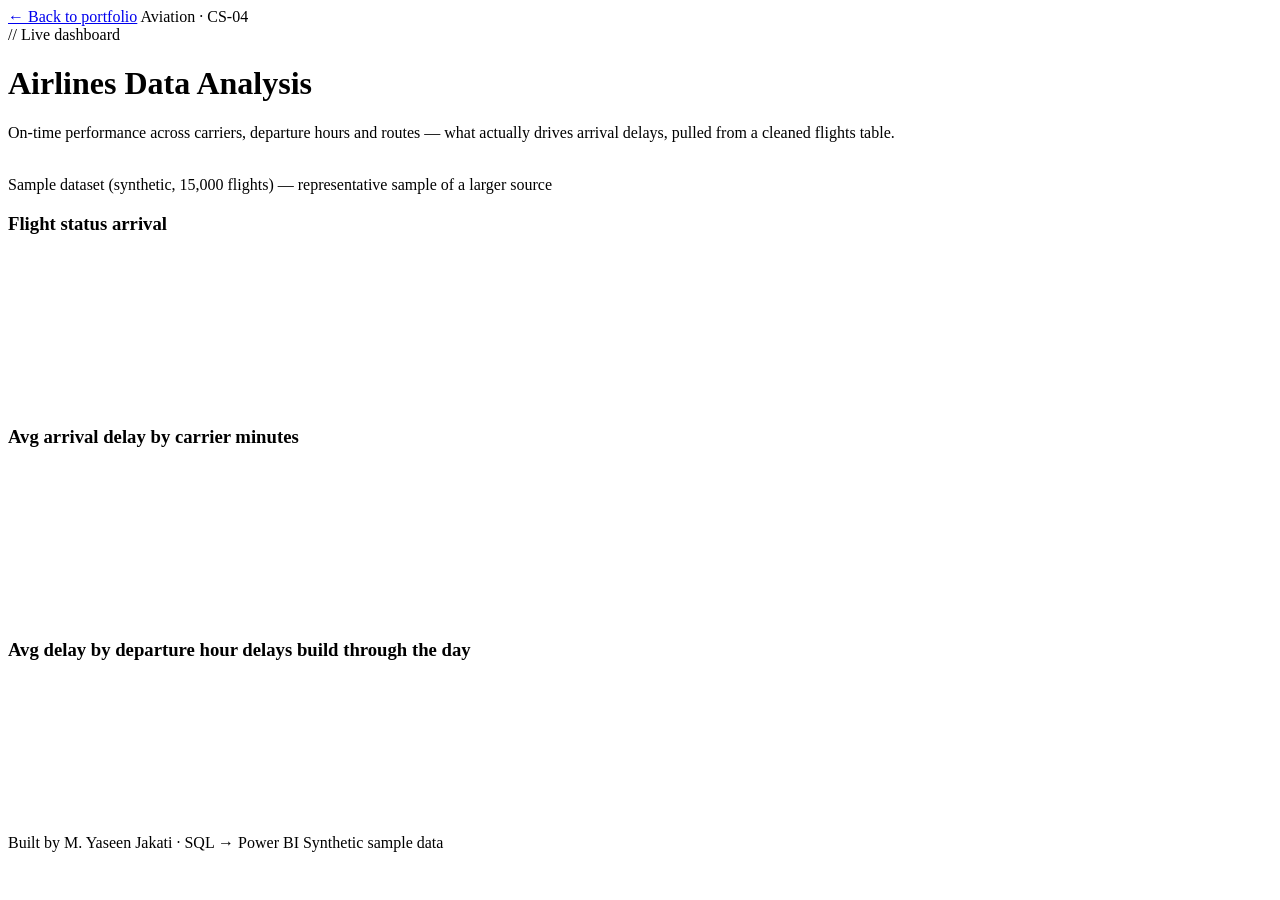
==== projects/airlines/dashboard/index.html @ 4a0af968 "Add datasets, SQL, DAX, dashboards and GitHub link" ====
<!DOCTYPE html>
<html lang="en">
<head>
<meta charset="UTF-8"/>
<meta name="viewport" content="width=device-width, initial-scale=1.0"/>
<title>Airlines Data Analysis — Dashboard · M. Yaseen Jakati</title>
<link rel="preconnect" href="https://fonts.googleapis.com"/>
<link rel="preconnect" href="https://fonts.gstatic.com" crossorigin/>
<link href="https://fonts.googleapis.com/css2?family=Space+Grotesk:wght@400;500;600;700&family=Inter:wght@400;500;600&family=JetBrains+Mono:wght@400;500;600&display=swap" rel="stylesheet"/>
<link rel="stylesheet" href="../../dashboard.css"/>
<script src="../../vendor/chart.umd.js"></script>
<script src="data.js"></script>
</head>
<body>
<div class="topbar"><div class="wrap topbar-in">
  <a class="back" href="../../../index.html">← Back to portfolio</a>
  <span class="badge">Aviation · CS-04</span>
</div></div>

<div class="wrap head">
  <span class="eyebrow">// Live dashboard</span>
  <h1>Airlines Data Analysis</h1>
  <p>On-time performance across carriers, departure hours and routes — what actually drives arrival delays, pulled from a cleaned flights table.</p>
  <br/><span class="note">Sample dataset (synthetic, 15,000 flights) — representative sample of a larger source</span>
</div>

<div class="wrap">
  <div class="kpis" id="kpis"></div>
  <div class="grid">
    <div class="panel">
      <h3>Flight status <span class="sub">arrival</span></h3>
      <div class="canvas-box sm"><canvas id="status"></canvas></div>
    </div>
    <div class="panel">
      <h3>Avg arrival delay by carrier <span class="sub">minutes</span></h3>
      <div class="canvas-box sm"><canvas id="carrier"></canvas></div>
    </div>
    <div class="panel wide">
      <h3>Avg delay by departure hour <span class="sub">delays build through the day</span></h3>
      <div class="canvas-box"><canvas id="hour"></canvas></div>
    </div>
  </div>
</div>

<footer><div class="wrap f">
  <span>Built by M. Yaseen Jakati · SQL → Power BI</span>
  <span>Synthetic sample data</span>
</div></footer>

<script>
const D = window.DASH, A="#1B6B54", A2="#2f9174", AM="#D9932B", BR="#B24127", INK="#6B7178";
Chart.defaults.font.family = "JetBrains Mono, monospace";
Chart.defaults.font.size = 11; Chart.defaults.color = INK;

const kpi = [
  ["Flights", D.kpis.flights.toLocaleString(), ""], ["On-time", D.kpis.ontime_pct+"%", "pos"],
  ["Avg delay", D.kpis.avg_delay+"m", ""], ["Cancelled", D.kpis.cancel_pct+"%", "neg"],
  ["Carriers", D.kpis.carriers, ""], ["Routes", D.kpis.routes, ""],
];
document.getElementById("kpis").innerHTML = kpi.map(k =>
  `<div class="kpi"><div class="lab">${k[0]}</div><div class="val ${k[2]}">${k[1]}</div></div>`).join("");

new Chart(document.getElementById("status"), {type:"doughnut", data:{labels:["On-time","Delayed","Cancelled"],
  datasets:[{data:[D.status.ontime,D.status.delayed,D.status.cancelled],
   backgroundColor:[A,AM,BR], borderWidth:0}]},
  options:{responsive:true,maintainAspectRatio:false,cutout:"60%",
  plugins:{legend:{position:"right",labels:{boxWidth:10,padding:10}}}}});

new Chart(document.getElementById("carrier"), {type:"bar", data:{labels:D.by_carrier.map(c=>c.name),
  datasets:[{data:D.by_carrier.map(c=>c.value),
   backgroundColor:D.by_carrier.map(c=>c.value>20?BR:c.value>14?AM:A2), borderRadius:4}]},
  options:{indexAxis:"y",responsive:true,maintainAspectRatio:false,plugins:{legend:{display:false}},
  scales:{x:{grid:{color:"#15181b10"}},y:{grid:{display:false}}}}});

new Chart(document.getElementById("hour"), {type:"line", data:{labels:D.by_hour.hours.map(h=>h+":00"),
  datasets:[{data:D.by_hour.delay, borderColor:A, backgroundColor:"#1b6b5420", fill:true,
   tension:.3, pointRadius:2, pointBackgroundColor:A, borderWidth:2.5}]},
  options:{responsive:true,maintainAspectRatio:false,plugins:{legend:{display:false}},
  scales:{y:{grid:{color:"#15181b10"},title:{display:true,text:"avg delay (min)"}},
   x:{grid:{display:false}}}}});
</script>
</body>
</html>
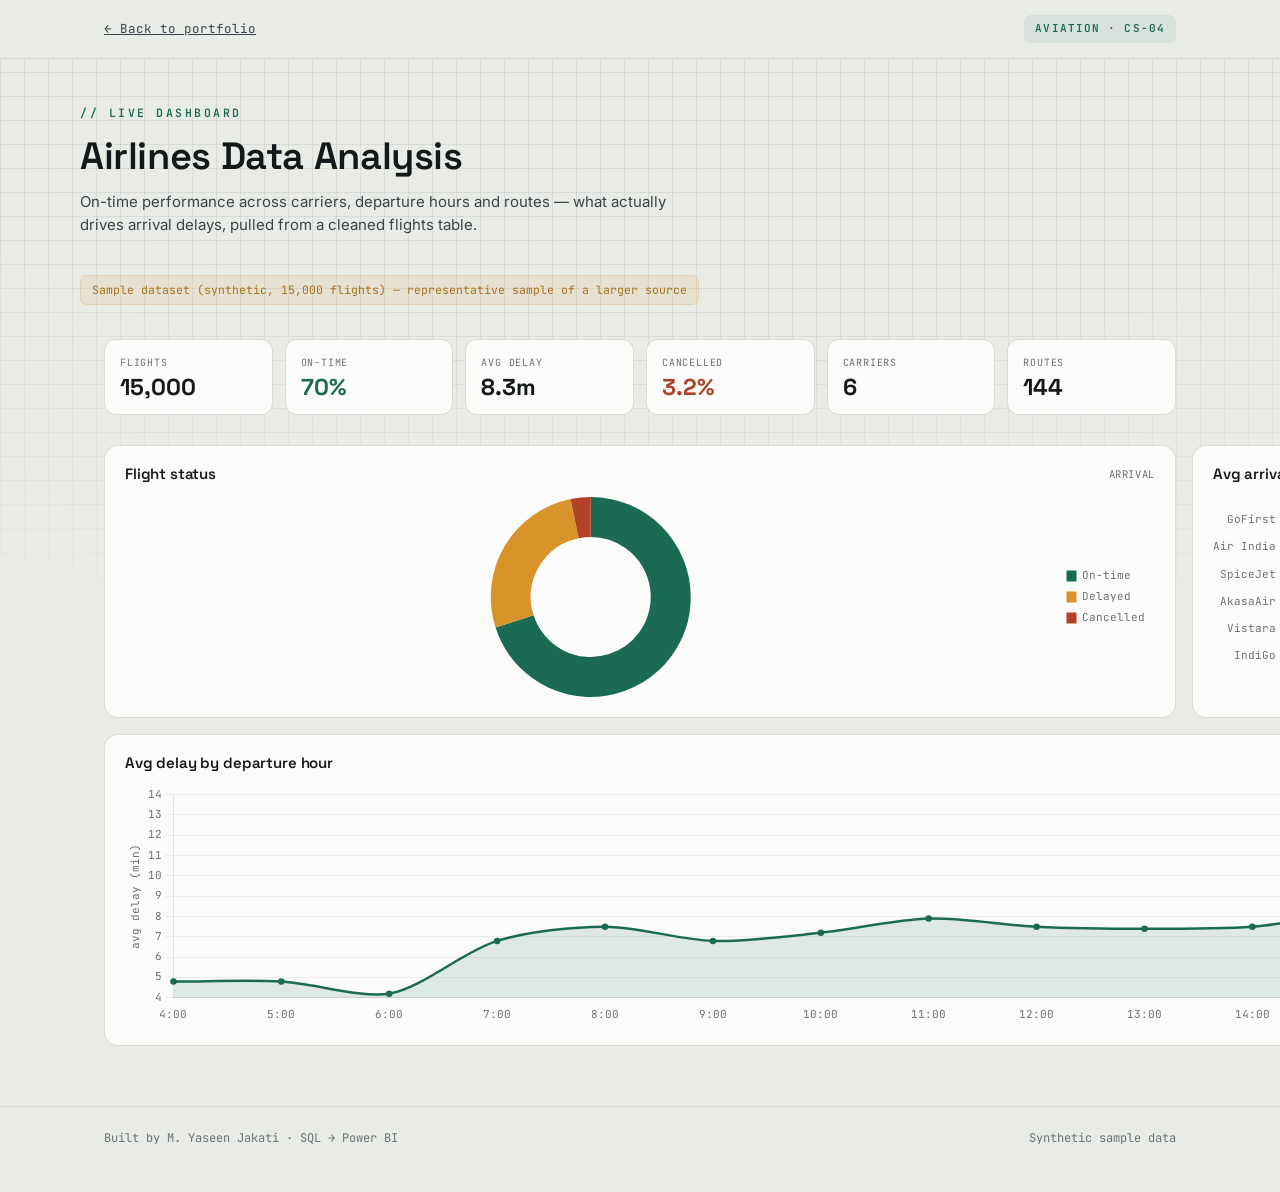
==== commit 14fb5da1: "Fix dashboard asset paths for Vercel" ====
--- a/projects/airlines/dashboard/index.html
+++ b/projects/airlines/dashboard/index.html
@@ -7,13 +7,13 @@
 <link rel="preconnect" href="https://fonts.googleapis.com"/>
 <link rel="preconnect" href="https://fonts.gstatic.com" crossorigin/>
 <link href="https://fonts.googleapis.com/css2?family=Space+Grotesk:wght@400;500;600;700&family=Inter:wght@400;500;600&family=JetBrains+Mono:wght@400;500;600&display=swap" rel="stylesheet"/>
-<link rel="stylesheet" href="../../dashboard.css"/>
-<script src="../../vendor/chart.umd.js"></script>
-<script src="data.js"></script>
+<link rel="stylesheet" href="/projects/dashboard.css"/>
+<script src="/projects/vendor/chart.umd.js"></script>
+<script src="/projects/airlines/dashboard/data.js"></script>
 </head>
 <body>
 <div class="topbar"><div class="wrap topbar-in">
-  <a class="back" href="../../../index.html">← Back to portfolio</a>
+  <a class="back" href="/">← Back to portfolio</a>
   <span class="badge">Aviation · CS-04</span>
 </div></div>
 
--- a/projects/dashboard.css
+++ b/projects/dashboard.css
@@ -0,0 +1,66 @@
+:root{
+  --bg:#E9EBE7; --paper:#F4F5F2; --surface:#FBFBFA;
+  --ink:#15181B; --ink-2:#3C424A; --ink-soft:#6B7178;
+  --line:#15181b14; --line-strong:#15181b24;
+  --accent:#1B6B54; --accent-deep:#0F4D3B; --accent-2:#2f9174;
+  --amber:#D9932B; --brick:#B24127; --grid:24px;
+}
+*{box-sizing:border-box;margin:0;padding:0}
+body{font-family:"Inter",system-ui,sans-serif;color:var(--ink);background:var(--bg);
+  line-height:1.55;-webkit-font-smoothing:antialiased}
+body::before{content:"";position:fixed;inset:0;z-index:0;pointer-events:none;
+  background-image:linear-gradient(var(--line) 1px,transparent 1px),
+    linear-gradient(90deg,var(--line) 1px,transparent 1px);
+  background-size:var(--grid) var(--grid);
+  -webkit-mask-image:radial-gradient(ellipse 120% 80% at 50% 0%,#000 45%,transparent 100%);
+          mask-image:radial-gradient(ellipse 120% 80% at 50% 0%,#000 45%,transparent 100%);opacity:.9}
+.wrap{max-width:1120px;margin:0 auto;padding:0 24px;position:relative;z-index:1}
+.mono{font-family:"JetBrains Mono",monospace}
+h1,h2,h3{font-family:"Space Grotesk",sans-serif;font-weight:600;letter-spacing:-.01em;line-height:1.1}
+a{color:inherit}
+
+.topbar{border-bottom:1px solid var(--line);background:color-mix(in srgb,var(--bg) 85%,transparent);
+  backdrop-filter:blur(8px);position:sticky;top:0;z-index:20}
+.topbar-in{display:flex;align-items:center;justify-content:space-between;height:58px}
+.back{font-family:"JetBrains Mono";font-size:12.5px;color:var(--ink-2);display:inline-flex;
+  align-items:center;gap:8px;transition:.2s}
+.back:hover{color:var(--accent)}
+.badge{font-family:"JetBrains Mono";font-size:11px;letter-spacing:.1em;text-transform:uppercase;
+  color:var(--accent);background:#1b6b5416;padding:5px 11px;border-radius:7px;font-weight:600}
+
+.head{padding:40px 0 8px}
+.eyebrow{font-family:"JetBrains Mono";font-size:11.5px;letter-spacing:.22em;text-transform:uppercase;
+  color:var(--accent);font-weight:600}
+.head h1{font-size:clamp(26px,4vw,38px);margin-top:12px}
+.head p{color:var(--ink-2);margin-top:12px;max-width:70ch;font-size:15px}
+.note{display:inline-block;margin-top:14px;font-family:"JetBrains Mono";font-size:11.5px;
+  color:#a9711d;background:#d9932b1c;border:1px solid #d9932b33;border-radius:7px;padding:5px 11px}
+
+.kpis{display:grid;grid-template-columns:repeat(6,1fr);gap:12px;margin:26px 0 8px}
+@media(max-width:860px){.kpis{grid-template-columns:repeat(3,1fr)}}
+@media(max-width:480px){.kpis{grid-template-columns:repeat(2,1fr)}}
+.kpi{background:var(--surface);border:1px solid var(--line-strong);border-radius:12px;padding:15px}
+.kpi .lab{font-family:"JetBrains Mono";font-size:10px;letter-spacing:.08em;text-transform:uppercase;
+  color:var(--ink-soft)}
+.kpi .val{font-family:"Space Grotesk";font-weight:700;font-size:23px;margin-top:6px;line-height:1}
+.kpi .val.pos{color:var(--accent)}
+.kpi .val.neg{color:var(--brick)}
+
+.grid{display:grid;grid-template-columns:1fr 1fr;gap:16px;padding:22px 0 60px}
+@media(max-width:820px){.grid{grid-template-columns:1fr}}
+.panel{background:var(--surface);border:1px solid var(--line-strong);border-radius:14px;padding:20px}
+.panel.wide{grid-column:1 / -1}
+.panel h3{font-size:15px;display:flex;align-items:center;justify-content:space-between}
+.panel .sub{font-family:"JetBrains Mono";font-size:10.5px;color:var(--ink-soft);font-weight:400;
+  text-transform:uppercase;letter-spacing:.06em}
+.canvas-box{position:relative;height:240px;margin-top:14px}
+.canvas-box.sm{height:200px}
+.tickers{display:flex;gap:8px;margin-top:14px;flex-wrap:wrap}
+.tk{font-family:"JetBrains Mono";font-size:12px;padding:6px 12px;border:1px solid var(--line-strong);
+  border-radius:8px;cursor:pointer;transition:.15s;background:var(--paper)}
+.tk:hover{border-color:var(--accent)}
+.tk.active{background:var(--accent);color:#fff;border-color:var(--accent)}
+footer{border-top:1px solid var(--line);padding:22px 0 44px}
+footer .f{font-family:"JetBrains Mono";font-size:12px;color:var(--ink-soft);
+  display:flex;justify-content:space-between;flex-wrap:wrap;gap:10px}
+:focus-visible{outline:2px solid var(--accent);outline-offset:3px;border-radius:4px}
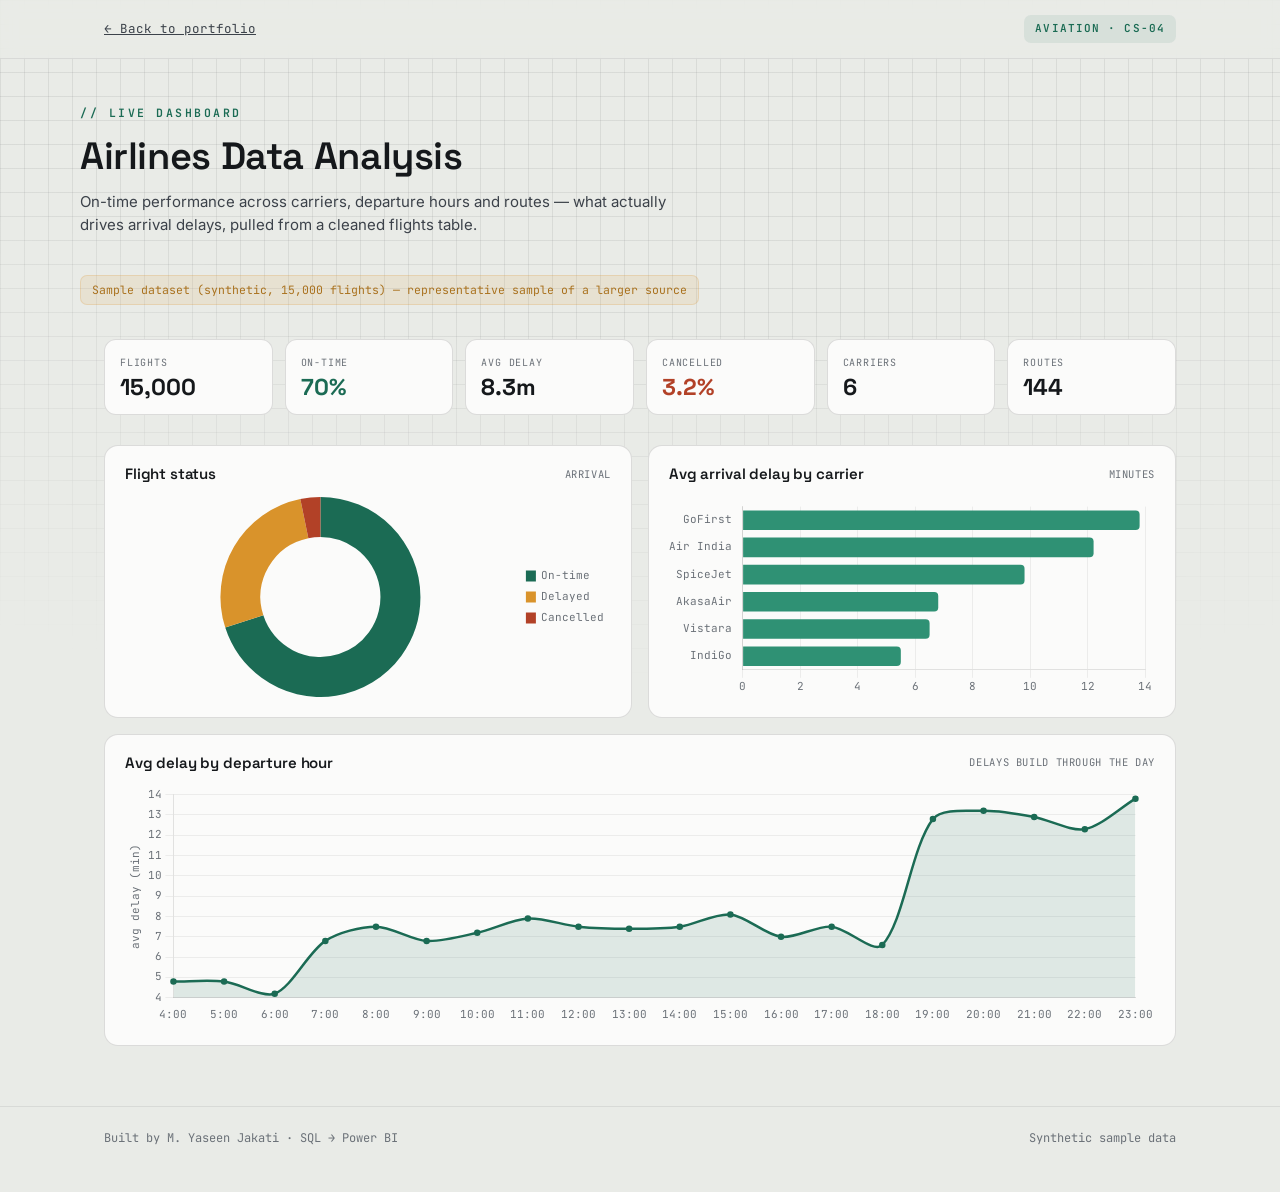
==== commit e160ec1b: "Fix dashboard asset paths for Vercel" ====
--- a/projects/airlines/dashboard/index.html
+++ b/projects/airlines/dashboard/index.html
@@ -9,7 +9,7 @@
 <link href="https://fonts.googleapis.com/css2?family=Space+Grotesk:wght@400;500;600;700&family=Inter:wght@400;500;600&family=JetBrains+Mono:wght@400;500;600&display=swap" rel="stylesheet"/>
 <link rel="stylesheet" href="/projects/dashboard.css"/>
 <script src="/projects/vendor/chart.umd.js"></script>
-<script src="/projects/airlines/dashboard/data.js"></script>
+<script src="data.js"></script>
 </head>
 <body>
 <div class="topbar"><div class="wrap topbar-in">
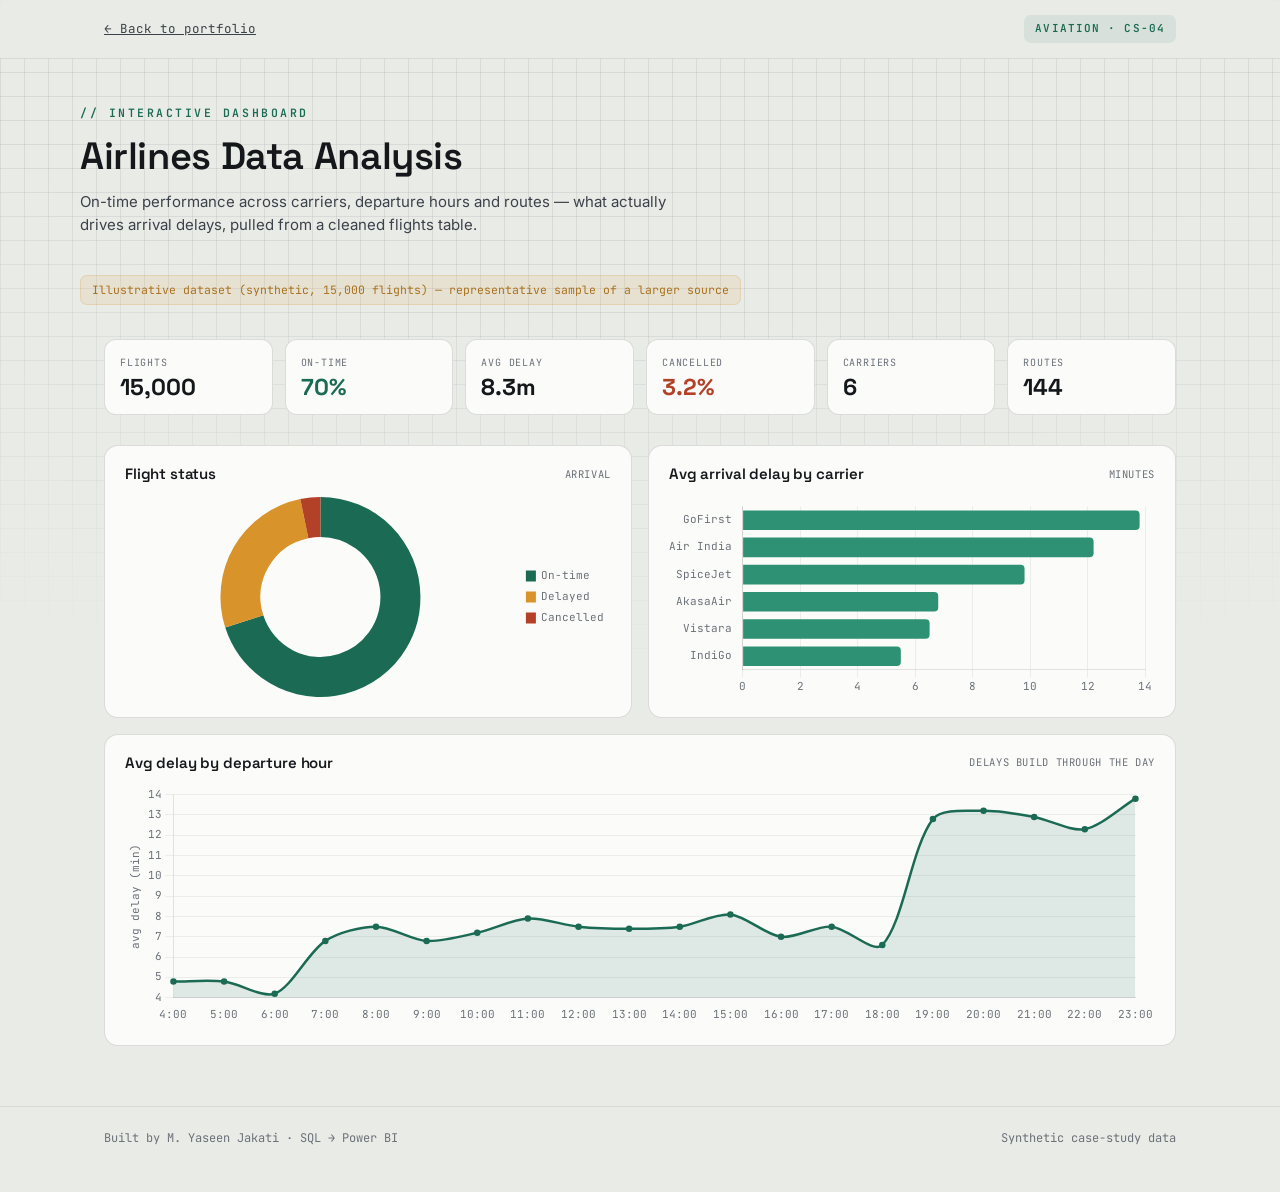
==== commit b3eb2039: "Improve portfolio for Data Analyst roles" ====
--- a/projects/airlines/dashboard/index.html
+++ b/projects/airlines/dashboard/index.html
@@ -9,7 +9,7 @@
 <link href="https://fonts.googleapis.com/css2?family=Space+Grotesk:wght@400;500;600;700&family=Inter:wght@400;500;600&family=JetBrains+Mono:wght@400;500;600&display=swap" rel="stylesheet"/>
 <link rel="stylesheet" href="/projects/dashboard.css"/>
 <script src="/projects/vendor/chart.umd.js"></script>
-<script src="data.js"></script>
+<script src="/projects/airlines/dashboard/data.js"></script>
 </head>
 <body>
 <div class="topbar"><div class="wrap topbar-in">
@@ -18,10 +18,10 @@
 </div></div>
 
 <div class="wrap head">
-  <span class="eyebrow">// Live dashboard</span>
+  <span class="eyebrow">// Interactive dashboard</span>
   <h1>Airlines Data Analysis</h1>
   <p>On-time performance across carriers, departure hours and routes — what actually drives arrival delays, pulled from a cleaned flights table.</p>
-  <br/><span class="note">Sample dataset (synthetic, 15,000 flights) — representative sample of a larger source</span>
+  <br/><span class="note">Illustrative dataset (synthetic, 15,000 flights) — representative sample of a larger source</span>
 </div>
 
 <div class="wrap">
@@ -44,7 +44,7 @@
 
 <footer><div class="wrap f">
   <span>Built by M. Yaseen Jakati · SQL → Power BI</span>
-  <span>Synthetic sample data</span>
+  <span>Synthetic case-study data</span>
 </div></footer>
 
 <script>
